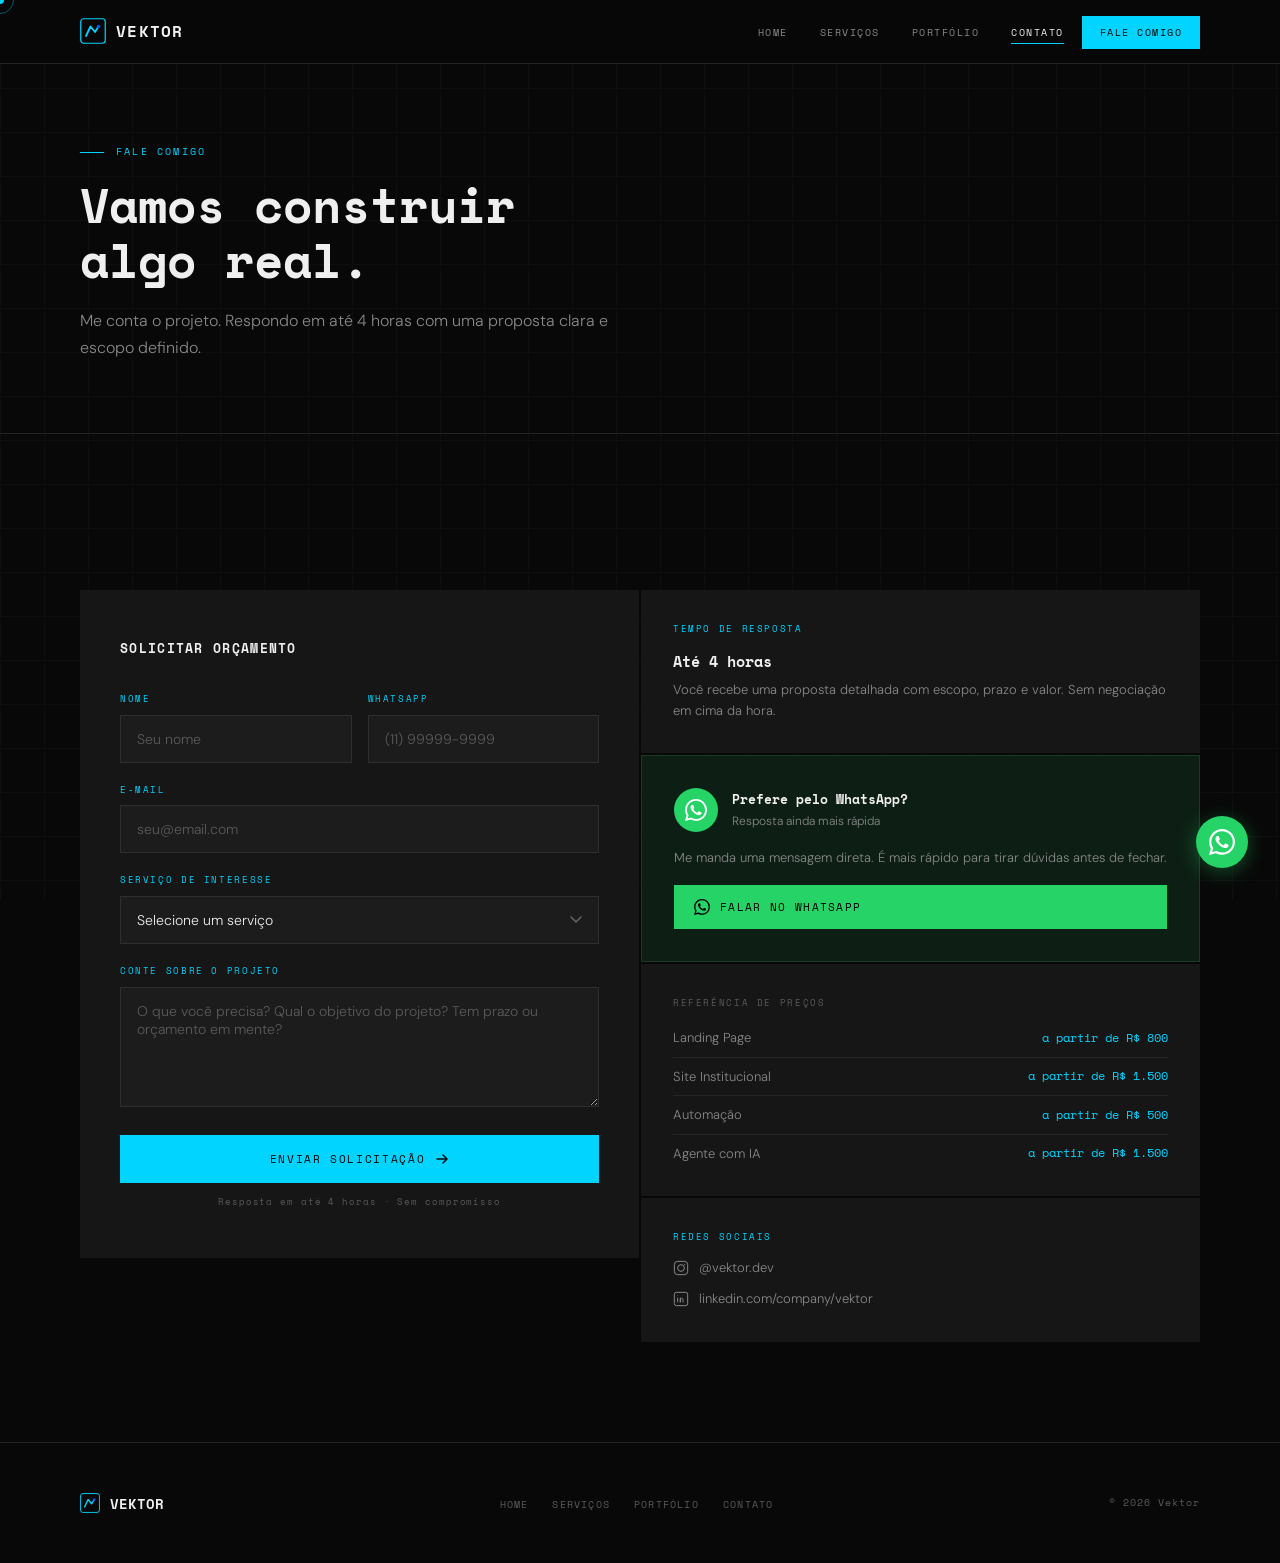
==== contato.html @ bd231886 "Add files via upload" ====
<!DOCTYPE html>
<html lang="pt-BR">
<head>
<meta charset="UTF-8">
<meta name="viewport" content="width=device-width, initial-scale=1.0">
<title>Contato — Vektor</title>
<meta name="description" content="Me conta o projeto. Respondo em até 4 horas com uma proposta clara.">
<link rel="stylesheet" href="style.css">
<style>
/* PAGE HEADER */
.page-header {
  padding: 80px 0 72px;
  border-bottom: 1px solid var(--border);
}

/* CONTACT LAYOUT */
.contact-grid {
  display: grid;
  grid-template-columns: 1fr 1fr;
  gap: 2px;
  margin-top: 56px;
  align-items: start;
}

/* FORM */
.contact-form-wrap {
  background: var(--panel);
  padding: 48px 40px;
}

.form-title {
  font-family: var(--mono); font-size: 13px; font-weight: 700;
  letter-spacing: 0.1em; text-transform: uppercase;
  color: var(--white); margin-bottom: 32px;
}

.form-group { margin-bottom: 20px; }

.form-group label {
  display: block;
  font-family: var(--mono); font-size: 9px;
  letter-spacing: 0.18em; text-transform: uppercase;
  color: var(--accent); margin-bottom: 8px;
}

.form-group input,
.form-group select,
.form-group textarea {
  width: 100%;
  background: var(--panel2);
  border: 1px solid var(--border2);
  color: var(--white);
  font-family: var(--sans); font-size: 14px; font-weight: 300;
  padding: 14px 16px;
  outline: none;
  transition: border-color 0.2s;
  appearance: none;
  -webkit-appearance: none;
}

.form-group input:focus,
.form-group select:focus,
.form-group textarea:focus {
  border-color: var(--accent);
}

.form-group input::placeholder,
.form-group textarea::placeholder {
  color: var(--muted);
}

.form-group textarea {
  resize: vertical; min-height: 120px;
}

.form-group select {
  cursor: pointer;
  background-image: url("data:image/svg+xml,%3Csvg xmlns='http://www.w3.org/2000/svg' width='12' height='8' viewBox='0 0 12 8'%3E%3Cpath d='M1 1l5 5 5-5' stroke='%23666' stroke-width='1.5' stroke-linecap='round' stroke-linejoin='round' fill='none'/%3E%3C/svg%3E");
  background-repeat: no-repeat;
  background-position: right 16px center;
  padding-right: 40px;
}

.form-group select option {
  background: var(--panel2);
  color: var(--white);
}

.form-row {
  display: grid; grid-template-columns: 1fr 1fr; gap: 16px;
}

.form-submit {
  margin-top: 8px;
}

.btn-submit {
  width: 100%;
  padding: 16px;
  justify-content: center;
  font-size: 11px;
}

.form-note {
  font-family: var(--mono); font-size: 9px;
  color: var(--muted); letter-spacing: 0.1em;
  text-align: center; margin-top: 12px;
}

/* SUCCESS STATE */
.form-success {
  display: none; text-align: center;
  padding: 40px 0;
}
.success-icon {
  width: 56px; height: 56px;
  border: 1.5px solid var(--accent);
  border-radius: 50%;
  display: flex; align-items: center; justify-content: center;
  margin: 0 auto 20px;
}
.form-success h3 {
  font-family: var(--mono); font-size: 16px; font-weight: 700;
  color: var(--white); margin-bottom: 10px;
}
.form-success p { font-size: 14px; color: var(--muted2); }

/* INFO PANEL */
.contact-info { display: flex; flex-direction: column; gap: 2px; }

.info-block {
  background: var(--panel); padding: 32px;
}

.info-label {
  font-family: var(--mono); font-size: 9px;
  letter-spacing: 0.18em; text-transform: uppercase;
  color: var(--accent); margin-bottom: 12px;
}

.info-value {
  font-family: var(--mono); font-size: 15px;
  color: var(--white); font-weight: 700; margin-bottom: 6px;
}

.info-desc { font-size: 13px; color: var(--muted2); line-height: 1.6; }

/* WhatsApp block */
.wa-block {
  background: #0d1f14;
  border: 1px solid #1a3a22;
  padding: 32px;
  display: flex; flex-direction: column; gap: 16px;
}
.wa-top { display: flex; align-items: center; gap: 14px; }
.wa-icon {
  width: 44px; height: 44px;
  background: #25d366;
  border-radius: 50%;
  display: flex; align-items: center; justify-content: center;
  flex-shrink: 0;
}
.wa-icon svg { width: 22px; height: 22px; }
.wa-title {
  font-family: var(--mono); font-size: 13px; font-weight: 700;
  color: var(--white);
}
.wa-sub { font-size: 12px; color: var(--muted2); margin-top: 2px; }
.wa-desc { font-size: 13px; color: var(--muted2); line-height: 1.6; }
.wa-btn {
  background: #25d366; color: #000;
  font-family: var(--mono); font-size: 11px;
  letter-spacing: 0.12em; text-transform: uppercase;
  padding: 13px 20px;
  text-decoration: none;
  display: inline-flex; align-items: center; gap: 10px;
  transition: background 0.2s;
}
.wa-btn:hover { background: #20bd5a; }

/* SERVICES QUICK */
.services-quick {
  background: var(--panel); padding: 32px;
}
.services-quick-title {
  font-family: var(--mono); font-size: 9px;
  letter-spacing: 0.18em; text-transform: uppercase;
  color: var(--muted); margin-bottom: 16px;
}
.service-quick-list { list-style: none; display: flex; flex-direction: column; gap: 8px; }
.service-quick-list li {
  display: flex; align-items: center; justify-content: space-between;
  font-size: 13px; color: var(--muted2);
  padding-bottom: 8px; border-bottom: 1px solid var(--border);
}
.service-quick-list li:last-child { border-bottom: none; padding-bottom: 0; }
.service-quick-list .price { font-family: var(--mono); font-size: 12px; color: var(--accent); }

/* RESPONSIVE */
@media (max-width: 900px) {
  .contact-grid { grid-template-columns: 1fr; }
  .form-row { grid-template-columns: 1fr; }
  .contact-form-wrap { padding: 32px 24px; }
}
</style>
</head>
<body>

<div class="grid-bg"></div>
<div class="cursor"></div>
<div class="cursor-ring"></div>

<nav>
  <div class="nav-inner">
    <a href="index.html" class="nav-logo">
      <svg viewBox="0 0 26 26" fill="none">
        <rect x="0.75" y="0.75" width="24.5" height="24.5" rx="3" stroke="#00d4ff" stroke-width="1.2"/>
        <path d="M6 18L10.5 8.5L15 14L18.5 8.5" stroke="#00d4ff" stroke-width="1.8" stroke-linecap="round" stroke-linejoin="round"/>
        <circle cx="18.5" cy="8.5" r="1.8" fill="#0057ff"/>
      </svg>
      <span class="nav-wordmark">VEKTOR</span>
    </a>
    <ul class="nav-links" id="navLinks">
      <li><a href="index.html">Home</a></li>
      <li><a href="servicos.html">Serviços</a></li>
      <li><a href="portfolio.html">Portfólio</a></li>
      <li><a href="contato.html" class="active">Contato</a></li>
      <li><a href="contato.html" class="nav-cta">Fale Comigo</a></li>
    </ul>
    <div class="nav-toggle" onclick="toggleNav()"><span></span><span></span><span></span></div>
  </div>
</nav>

<main>

  <div class="page-header">
    <div class="container">
      <div class="s-label reveal">Fale Comigo</div>
      <h1 class="s-title reveal">Vamos construir<br>algo real.</h1>
      <p class="s-subtitle reveal" style="margin-top:16px;">Me conta o projeto. Respondo em até 4 horas com uma proposta clara e escopo definido.</p>
    </div>
  </div>

  <section class="section">
    <div class="container">
      <div class="contact-grid">

        <!-- FORM -->
        <div class="contact-form-wrap reveal">
          <div class="form-title">Solicitar Orçamento</div>

          <!--
            INSTRUÇÃO: Troque o action abaixo pelo seu endpoint do Formspree.
            1. Acesse https://formspree.io e crie uma conta gratuita
            2. Crie um novo Form e copie o endpoint (https://formspree.io/f/XXXXXXXX)
            3. Cole no lugar do action abaixo
          -->
          <form id="contactForm" action="https://formspree.io/f/SEU_ID_AQUI" method="POST" onsubmit="handleSubmit(event)">

            <div class="form-row">
              <div class="form-group">
                <label>Nome</label>
                <input type="text" name="nome" placeholder="Seu nome" required>
              </div>
              <div class="form-group">
                <label>WhatsApp</label>
                <input type="tel" name="whatsapp" placeholder="(11) 99999-9999">
              </div>
            </div>

            <div class="form-group">
              <label>E-mail</label>
              <input type="email" name="email" placeholder="seu@email.com" required>
            </div>

            <div class="form-group">
              <label>Serviço de interesse</label>
              <select name="servico" required>
                <option value="" disabled selected>Selecione um serviço</option>
                <option value="landing">Landing Page (a partir de R$ 800)</option>
                <option value="site">Site Institucional (a partir de R$ 1.500)</option>
                <option value="automacao">Automação (a partir de R$ 500)</option>
                <option value="ia">Agente com IA (a partir de R$ 1.500)</option>
                <option value="outro">Outro / Não sei ainda</option>
              </select>
            </div>

            <div class="form-group">
              <label>Conte sobre o projeto</label>
              <textarea name="mensagem" placeholder="O que você precisa? Qual o objetivo do projeto? Tem prazo ou orçamento em mente?" required></textarea>
            </div>

            <div class="form-submit">
              <button type="submit" class="btn btn-primary btn-submit">
                <span id="btnText">Enviar Solicitação</span>
                <svg width="14" height="14" viewBox="0 0 14 14" fill="none"><path d="M2 7h10M8 3l4 4-4 4" stroke="currentColor" stroke-width="1.5" stroke-linecap="round" stroke-linejoin="round"/></svg>
              </button>
              <p class="form-note">Resposta em até 4 horas · Sem compromisso</p>
            </div>

          </form>

          <div class="form-success" id="formSuccess">
            <div class="success-icon">
              <svg width="24" height="24" viewBox="0 0 24 24" fill="none"><path d="M5 12l5 5L19 7" stroke="#00d4ff" stroke-width="2" stroke-linecap="round" stroke-linejoin="round"/></svg>
            </div>
            <h3>Mensagem recebida!</h3>
            <p>Vou analisar e responder em até 4 horas com uma proposta detalhada.</p>
          </div>
        </div>

        <!-- INFO -->
        <div class="contact-info">

          <!-- Tempo de resposta -->
          <div class="info-block reveal reveal-delay-1">
            <div class="info-label">Tempo de resposta</div>
            <div class="info-value">Até 4 horas</div>
            <div class="info-desc">Você recebe uma proposta detalhada com escopo, prazo e valor. Sem negociação em cima da hora.</div>
          </div>

          <!-- WhatsApp -->
          <div class="wa-block reveal reveal-delay-2">
            <div class="wa-top">
              <div class="wa-icon">
                <svg viewBox="0 0 24 24" fill="white"><path d="M17.472 14.382c-.297-.149-1.758-.867-2.03-.967-.273-.099-.471-.148-.67.15-.197.297-.767.966-.94 1.164-.173.199-.347.223-.644.075-.297-.15-1.255-.463-2.39-1.475-.883-.788-1.48-1.761-1.653-2.059-.173-.297-.018-.458.13-.606.134-.133.298-.347.446-.52.149-.174.198-.298.298-.497.099-.198.05-.371-.025-.52-.075-.149-.669-1.612-.916-2.207-.242-.579-.487-.5-.669-.51-.173-.008-.371-.01-.57-.01-.198 0-.52.074-.792.372-.272.297-1.04 1.016-1.04 2.479 0 1.462 1.065 2.875 1.213 3.074.149.198 2.096 3.2 5.077 4.487.709.306 1.262.489 1.694.625.712.227 1.36.195 1.871.118.571-.085 1.758-.719 2.006-1.413.248-.694.248-1.289.173-1.413-.074-.124-.272-.198-.57-.347m-5.421 7.403h-.004a9.87 9.87 0 01-5.031-1.378l-.361-.214-3.741.982.998-3.648-.235-.374a9.86 9.86 0 01-1.51-5.26c.001-5.45 4.436-9.884 9.888-9.884 2.64 0 5.122 1.03 6.988 2.898a9.825 9.825 0 012.893 6.994c-.003 5.45-4.437 9.884-9.885 9.884m8.413-18.297A11.815 11.815 0 0012.05 0C5.495 0 .16 5.335.157 11.892c0 2.096.547 4.142 1.588 5.945L.057 24l6.305-1.654a11.882 11.882 0 005.683 1.448h.005c6.554 0 11.89-5.335 11.893-11.893a11.821 11.821 0 00-3.48-8.413z"/></svg>
              </div>
              <div>
                <div class="wa-title">Prefere pelo WhatsApp?</div>
                <div class="wa-sub">Resposta ainda mais rápida</div>
              </div>
            </div>
            <div class="wa-desc">Me manda uma mensagem direta. É mais rápido para tirar dúvidas antes de fechar.</div>
            <a href="https://wa.me/5511999999999?text=Olá!%20Vim%20pelo%20site%20da%20Vektor%20e%20gostaria%20de%20solicitar%20um%20orçamento." target="_blank" class="wa-btn">
              <svg width="16" height="16" viewBox="0 0 24 24" fill="currentColor"><path d="M17.472 14.382c-.297-.149-1.758-.867-2.03-.967-.273-.099-.471-.148-.67.15-.197.297-.767.966-.94 1.164-.173.199-.347.223-.644.075-.297-.15-1.255-.463-2.39-1.475-.883-.788-1.48-1.761-1.653-2.059-.173-.297-.018-.458.13-.606.134-.133.298-.347.446-.52.149-.174.198-.298.298-.497.099-.198.05-.371-.025-.52-.075-.149-.669-1.612-.916-2.207-.242-.579-.487-.5-.669-.51-.173-.008-.371-.01-.57-.01-.198 0-.52.074-.792.372-.272.297-1.04 1.016-1.04 2.479 0 1.462 1.065 2.875 1.213 3.074.149.198 2.096 3.2 5.077 4.487.709.306 1.262.489 1.694.625.712.227 1.36.195 1.871.118.571-.085 1.758-.719 2.006-1.413.248-.694.248-1.289.173-1.413-.074-.124-.272-.198-.57-.347m-5.421 7.403h-.004a9.87 9.87 0 01-5.031-1.378l-.361-.214-3.741.982.998-3.648-.235-.374a9.86 9.86 0 01-1.51-5.26c.001-5.45 4.436-9.884 9.888-9.884 2.64 0 5.122 1.03 6.988 2.898a9.825 9.825 0 012.893 6.994c-.003 5.45-4.437 9.884-9.885 9.884m8.413-18.297A11.815 11.815 0 0012.05 0C5.495 0 .16 5.335.157 11.892c0 2.096.547 4.142 1.588 5.945L.057 24l6.305-1.654a11.882 11.882 0 005.683 1.448h.005c6.554 0 11.89-5.335 11.893-11.893a11.821 11.821 0 00-3.48-8.413z"/></svg>
              Falar no WhatsApp
            </a>
          </div>

          <!-- Serviços quick reference -->
          <div class="services-quick reveal reveal-delay-3">
            <div class="services-quick-title">Referência de preços</div>
            <ul class="service-quick-list">
              <li><span>Landing Page</span><span class="price">a partir de R$ 800</span></li>
              <li><span>Site Institucional</span><span class="price">a partir de R$ 1.500</span></li>
              <li><span>Automação</span><span class="price">a partir de R$ 500</span></li>
              <li><span>Agente com IA</span><span class="price">a partir de R$ 1.500</span></li>
            </ul>
          </div>

          <!-- Instagram / LinkedIn -->
          <div class="info-block reveal reveal-delay-3">
            <div class="info-label">Redes Sociais</div>
            <div style="display:flex; flex-direction:column; gap:10px; margin-top:4px;">
              <a href="https://instagram.com/vektor.dev" target="_blank" style="display:flex; align-items:center; gap:10px; text-decoration:none; color:var(--muted2); font-size:13px; transition:color 0.2s;" onmouseover="this.style.color='#00d4ff'" onmouseout="this.style.color=''">
                <svg width="16" height="16" viewBox="0 0 24 24" fill="none" stroke="currentColor" stroke-width="1.5"><rect x="2" y="2" width="20" height="20" rx="5"/><circle cx="12" cy="12" r="5"/><circle cx="17.5" cy="6.5" r="1" fill="currentColor" stroke="none"/></svg>
                @vektor.dev
              </a>
              <a href="https://linkedin.com/company/vektor-dev" target="_blank" style="display:flex; align-items:center; gap:10px; text-decoration:none; color:var(--muted2); font-size:13px; transition:color 0.2s;" onmouseover="this.style.color='#00d4ff'" onmouseout="this.style.color=''">
                <svg width="16" height="16" viewBox="0 0 24 24" fill="none" stroke="currentColor" stroke-width="1.5"><rect x="2" y="2" width="20" height="20" rx="3"/><path d="M7 10v7M7 7v.5M11 17v-4a2 2 0 014 0v4M11 10v7"/></svg>
                linkedin.com/company/vektor
              </a>
            </div>
          </div>

        </div>
      </div>
    </div>
  </section>

</main>

<footer>
  <div class="footer-inner">
    <a href="index.html" class="footer-logo">
      <svg width="20" height="20" viewBox="0 0 26 26" fill="none">
        <rect x="0.75" y="0.75" width="24.5" height="24.5" rx="3" stroke="#00d4ff" stroke-width="1.2"/>
        <path d="M6 18L10.5 8.5L15 14L18.5 8.5" stroke="#00d4ff" stroke-width="1.8" stroke-linecap="round" stroke-linejoin="round"/>
        <circle cx="18.5" cy="8.5" r="1.8" fill="#0057ff"/>
      </svg>
      <span class="footer-wordmark">VEKTOR</span>
    </a>
    <ul class="footer-links">
      <li><a href="index.html">Home</a></li>
      <li><a href="servicos.html">Serviços</a></li>
      <li><a href="portfolio.html">Portfólio</a></li>
      <li><a href="contato.html">Contato</a></li>
    </ul>
    <span class="footer-copy">© 2026 Vektor</span>
  </div>
</footer>

<a href="https://wa.me/5511999999999?text=Olá!%20Vim%20pelo%20site%20da%20Vektor%20e%20quero%20saber%20mais." target="_blank" class="wa-float">
  <svg viewBox="0 0 24 24" fill="white"><path d="M17.472 14.382c-.297-.149-1.758-.867-2.03-.967-.273-.099-.471-.148-.67.15-.197.297-.767.966-.94 1.164-.173.199-.347.223-.644.075-.297-.15-1.255-.463-2.39-1.475-.883-.788-1.48-1.761-1.653-2.059-.173-.297-.018-.458.13-.606.134-.133.298-.347.446-.52.149-.174.198-.298.298-.497.099-.198.05-.371-.025-.52-.075-.149-.669-1.612-.916-2.207-.242-.579-.487-.5-.669-.51-.173-.008-.371-.01-.57-.01-.198 0-.52.074-.792.372-.272.297-1.04 1.016-1.04 2.479 0 1.462 1.065 2.875 1.213 3.074.149.198 2.096 3.2 5.077 4.487.709.306 1.262.489 1.694.625.712.227 1.36.195 1.871.118.571-.085 1.758-.719 2.006-1.413.248-.694.248-1.289.173-1.413-.074-.124-.272-.198-.57-.347m-5.421 7.403h-.004a9.87 9.87 0 01-5.031-1.378l-.361-.214-3.741.982.998-3.648-.235-.374a9.86 9.86 0 01-1.51-5.26c.001-5.45 4.436-9.884 9.888-9.884 2.64 0 5.122 1.03 6.988 2.898a9.825 9.825 0 012.893 6.994c-.003 5.45-4.437 9.884-9.885 9.884m8.413-18.297A11.815 11.815 0 0012.05 0C5.495 0 .16 5.335.157 11.892c0 2.096.547 4.142 1.588 5.945L.057 24l6.305-1.654a11.882 11.882 0 005.683 1.448h.005c6.554 0 11.89-5.335 11.893-11.893a11.821 11.821 0 00-3.48-8.413z"/></svg>
</a>

<script>
const cursor=document.querySelector('.cursor');
const ring=document.querySelector('.cursor-ring');
let mx=0,my=0,rx=0,ry=0;
document.addEventListener('mousemove',e=>{mx=e.clientX;my=e.clientY;});
function animCursor(){cursor.style.left=mx+'px';cursor.style.top=my+'px';rx+=(mx-rx)*0.12;ry+=(my-ry)*0.12;ring.style.left=rx+'px';ring.style.top=ry+'px';requestAnimationFrame(animCursor);}
animCursor();

function toggleNav(){document.getElementById('navLinks').classList.toggle('open');}

async function handleSubmit(e) {
  e.preventDefault();
  const btn = document.getElementById('btnText');
  btn.textContent = 'Enviando...';
  const form = e.target;
  try {
    const res = await fetch(form.action, {
      method:'POST',
      body: new FormData(form),
      headers:{ 'Accept':'application/json' }
    });
    if(res.ok){
      form.style.display='none';
      document.getElementById('formSuccess').style.display='block';
    } else {
      btn.textContent='Erro ao enviar. Tente pelo WhatsApp.';
    }
  } catch(err){
    btn.textContent='Erro. Use o WhatsApp abaixo.';
  }
}

const obs=new IntersectionObserver(entries=>{entries.forEach(e=>{if(e.isIntersecting)e.target.classList.add('visible');});},{threshold:0.08});
document.querySelectorAll('.reveal').forEach(el=>obs.observe(el));
</script>
</body>
</html>
---- style.css ----
/* ─── VEKTOR · Global Styles ─────────────────────────────── */
@import url('https://fonts.googleapis.com/css2?family=Space+Mono:ital,wght@0,400;0,700;1,400&family=DM+Sans:wght@300;400;500;600&display=swap');

:root {
  --black:   #080808;
  --dark:    #111111;
  --panel:   #161616;
  --panel2:  #1c1c1c;
  --border:  #242424;
  --border2: #2e2e2e;
  --white:   #efefef;
  --muted:   #5a5a5a;
  --muted2:  #888888;
  --accent:  #00d4ff;
  --blue:    #0057ff;
  --mono:    'Space Mono', monospace;
  --sans:    'DM Sans', sans-serif;
  --nav-h:   64px;
}

*, *::before, *::after { margin: 0; padding: 0; box-sizing: border-box; }

html { scroll-behavior: smooth; }

body {
  background: var(--black);
  color: var(--white);
  font-family: var(--sans);
  font-weight: 300;
  font-size: 15px;
  line-height: 1.65;
  min-height: 100vh;
  overflow-x: hidden;
  cursor: none;
}

/* ─── CURSOR ─── */
.cursor {
  width: 8px; height: 8px;
  background: var(--accent);
  border-radius: 50%;
  position: fixed;
  pointer-events: none;
  z-index: 9999;
  transition: transform 0.15s ease, opacity 0.15s;
  transform: translate(-50%, -50%);
}
.cursor-ring {
  width: 28px; height: 28px;
  border: 1px solid rgba(0,212,255,0.4);
  border-radius: 50%;
  position: fixed;
  pointer-events: none;
  z-index: 9998;
  transform: translate(-50%, -50%);
  transition: transform 0.08s linear, width 0.2s, height 0.2s, border-color 0.2s;
}
body:has(a:hover) .cursor-ring,
body:has(button:hover) .cursor-ring {
  width: 44px; height: 44px;
  border-color: rgba(0,212,255,0.7);
}

/* ─── GRID TEXTURE ─── */
.grid-bg {
  position: fixed; inset: 0;
  background-image:
    linear-gradient(var(--border) 1px, transparent 1px),
    linear-gradient(90deg, var(--border) 1px, transparent 1px);
  background-size: 44px 44px;
  opacity: 0.22;
  pointer-events: none;
  z-index: 0;
}

/* ─── NAV ─── */
nav {
  position: fixed; top: 0; left: 0; right: 0;
  height: var(--nav-h);
  background: rgba(8,8,8,0.92);
  backdrop-filter: blur(12px);
  -webkit-backdrop-filter: blur(12px);
  border-bottom: 1px solid var(--border);
  z-index: 100;
  display: flex; align-items: center;
}

.nav-inner {
  max-width: 1200px; margin: 0 auto;
  padding: 0 40px;
  width: 100%;
  display: flex; align-items: center; justify-content: space-between;
}

.nav-logo {
  display: flex; align-items: center; gap: 10px;
  text-decoration: none;
}
.nav-logo svg { width: 26px; height: 26px; }
.nav-wordmark {
  font-family: var(--mono);
  font-size: 16px;
  font-weight: 700;
  color: var(--white);
  letter-spacing: 0.08em;
}

.nav-links {
  display: flex; align-items: center; gap: 4px;
  list-style: none;
}
.nav-links a {
  font-family: var(--mono);
  font-size: 10px;
  letter-spacing: 0.15em;
  text-transform: uppercase;
  color: var(--muted2);
  text-decoration: none;
  padding: 8px 14px;
  transition: color 0.2s;
  position: relative;
}
.nav-links a::after {
  content: '';
  position: absolute; bottom: 4px; left: 14px; right: 14px;
  height: 1px;
  background: var(--accent);
  transform: scaleX(0);
  transition: transform 0.2s;
}
.nav-links a:hover { color: var(--white); }
.nav-links a:hover::after,
.nav-links a.active::after { transform: scaleX(1); }
.nav-links a.active { color: var(--white); }

.nav-cta {
  font-family: var(--mono);
  font-size: 10px;
  letter-spacing: 0.15em;
  text-transform: uppercase;
  color: var(--black) !important;
  background: var(--accent);
  padding: 9px 18px !important;
  text-decoration: none;
  transition: background 0.2s !important;
}
.nav-cta:hover { background: var(--white) !important; color: var(--black) !important; }
.nav-cta::after { display: none !important; }

/* ─── HAMBURGER MOBILE ─── */
.nav-toggle {
  display: none;
  flex-direction: column; gap: 5px;
  cursor: pointer; padding: 8px;
}
.nav-toggle span {
  display: block; width: 22px; height: 1.5px;
  background: var(--white);
  transition: transform 0.2s, opacity 0.2s;
}

/* ─── MAIN WRAPPER ─── */
main {
  position: relative; z-index: 1;
  padding-top: var(--nav-h);
}

/* ─── SECTIONS ─── */
.section { padding: 100px 0; }
.section-sm { padding: 64px 0; }

.container {
  max-width: 1200px; margin: 0 auto; padding: 0 40px;
}

/* ─── SECTION LABEL ─── */
.s-label {
  font-family: var(--mono);
  font-size: 10px;
  letter-spacing: 0.22em;
  text-transform: uppercase;
  color: var(--accent);
  margin-bottom: 16px;
  display: flex; align-items: center; gap: 12px;
}
.s-label::before {
  content: '';
  display: block; width: 24px; height: 1px;
  background: var(--accent);
}

.s-title {
  font-family: var(--mono);
  font-size: clamp(28px, 4vw, 48px);
  font-weight: 700;
  line-height: 1.15;
  color: var(--white);
  margin-bottom: 20px;
}

.s-subtitle {
  font-size: 16px;
  font-weight: 300;
  color: var(--muted2);
  max-width: 560px;
  line-height: 1.7;
}

/* ─── DIVIDER ─── */
.divider {
  border: none;
  border-top: 1px solid var(--border);
}

/* ─── BUTTONS ─── */
.btn {
  display: inline-flex; align-items: center; gap: 10px;
  font-family: var(--mono);
  font-size: 11px;
  letter-spacing: 0.15em;
  text-transform: uppercase;
  text-decoration: none;
  padding: 14px 28px;
  transition: all 0.2s;
  cursor: pointer;
  border: none;
}

.btn-primary {
  background: var(--accent);
  color: var(--black);
}
.btn-primary:hover {
  background: var(--white);
  color: var(--black);
}

.btn-outline {
  background: transparent;
  color: var(--white);
  border: 1px solid var(--border2);
}
.btn-outline:hover {
  border-color: var(--accent);
  color: var(--accent);
}

.btn-ghost {
  background: transparent;
  color: var(--muted2);
  padding-left: 0; padding-right: 0;
}
.btn-ghost:hover { color: var(--accent); }
.btn-ghost svg { transition: transform 0.2s; }
.btn-ghost:hover svg { transform: translateX(4px); }

/* ─── WHATSAPP FLOAT ─── */
.wa-float {
  position: fixed;
  bottom: 32px; right: 32px;
  z-index: 200;
  width: 52px; height: 52px;
  background: #25d366;
  border-radius: 50%;
  display: flex; align-items: center; justify-content: center;
  text-decoration: none;
  box-shadow: 0 4px 20px rgba(37,211,102,0.35);
  transition: transform 0.2s, box-shadow 0.2s;
}
.wa-float:hover {
  transform: scale(1.1);
  box-shadow: 0 6px 28px rgba(37,211,102,0.5);
}
.wa-float svg { width: 26px; height: 26px; }

/* ─── FOOTER ─── */
footer {
  border-top: 1px solid var(--border);
  position: relative; z-index: 1;
}

.footer-inner {
  max-width: 1200px; margin: 0 auto; padding: 48px 40px;
  display: flex; align-items: center; justify-content: space-between;
  gap: 24px; flex-wrap: wrap;
}

.footer-logo {
  display: flex; align-items: center; gap: 10px;
  text-decoration: none;
}
.footer-wordmark {
  font-family: var(--mono);
  font-size: 14px; font-weight: 700;
  color: var(--white);
}

.footer-links {
  display: flex; gap: 24px; list-style: none; flex-wrap: wrap;
}
.footer-links a {
  font-family: var(--mono);
  font-size: 10px; letter-spacing: 0.12em;
  text-transform: uppercase;
  color: var(--muted);
  text-decoration: none;
  transition: color 0.2s;
}
.footer-links a:hover { color: var(--accent); }

.footer-copy {
  font-family: var(--mono);
  font-size: 10px; color: var(--muted);
  letter-spacing: 0.1em;
}

/* ─── SCROLL ANIMATIONS ─── */
.reveal {
  opacity: 0;
  transform: translateY(24px);
  transition: opacity 0.6s ease, transform 0.6s ease;
}
.reveal.visible {
  opacity: 1;
  transform: none;
}
.reveal-delay-1 { transition-delay: 0.1s; }
.reveal-delay-2 { transition-delay: 0.2s; }
.reveal-delay-3 { transition-delay: 0.3s; }
.reveal-delay-4 { transition-delay: 0.4s; }

/* ─── TAG ─── */
.tag {
  display: inline-block;
  font-family: var(--mono);
  font-size: 9px; letter-spacing: 0.15em;
  text-transform: uppercase;
  padding: 4px 10px;
  border: 1px solid var(--border2);
  color: var(--muted2);
}
.tag.accent { border-color: var(--accent); color: var(--accent); }

/* ─── RESPONSIVE ─── */
@media (max-width: 768px) {
  .container { padding: 0 24px; }
  .section { padding: 72px 0; }
  .nav-inner { padding: 0 24px; }
  .footer-inner { padding: 32px 24px; }

  .nav-links { display: none; flex-direction: column; gap: 0; }
  .nav-links.open {
    display: flex;
    position: fixed;
    top: var(--nav-h); left: 0; right: 0;
    background: rgba(8,8,8,0.98);
    border-bottom: 1px solid var(--border);
    padding: 16px 0 24px;
  }
  .nav-links.open a { padding: 14px 24px; }
  .nav-toggle { display: flex; }

  .wa-float { bottom: 20px; right: 20px; }

  body { cursor: auto; }
  .cursor, .cursor-ring { display: none; }
}
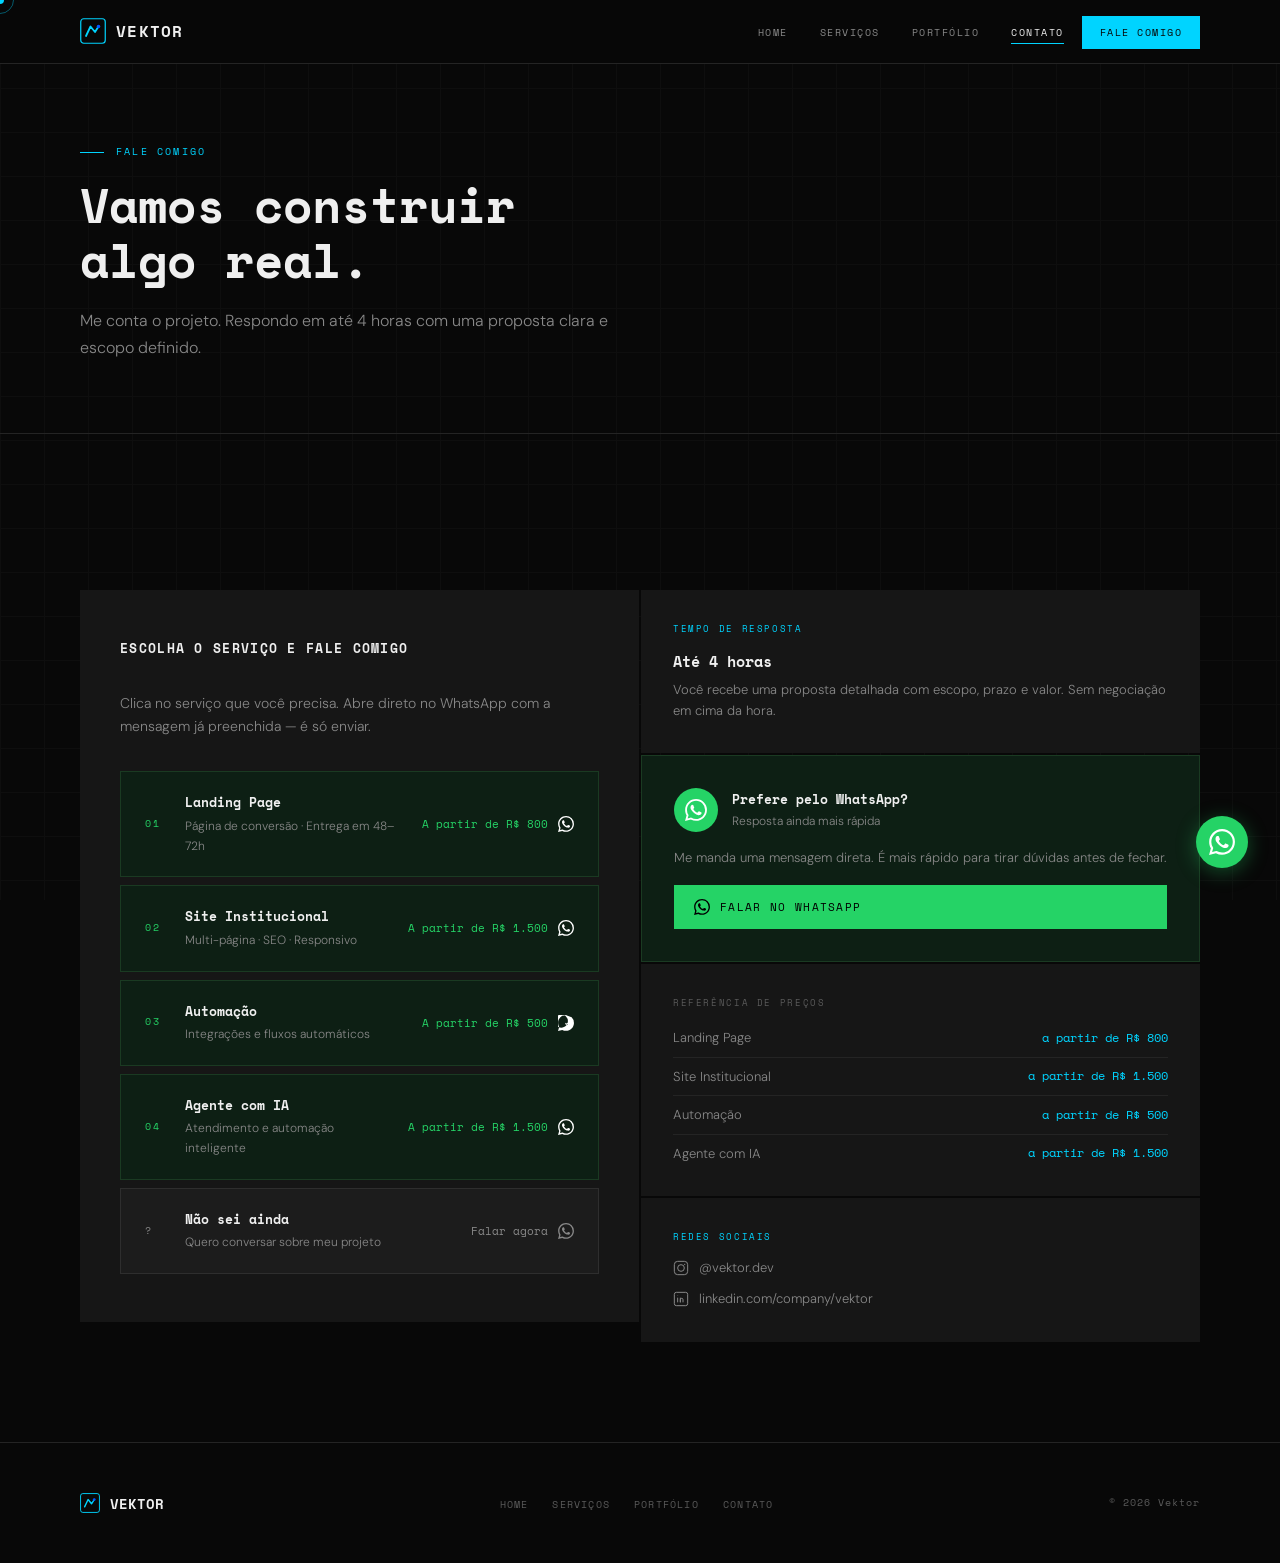
==== commit 5c72a117: "Update contact form and add WhatsApp service buttons" ====
--- a/contato.html
+++ b/contato.html
@@ -5,8 +5,406 @@
 <meta name="viewport" content="width=device-width, initial-scale=1.0">
 <title>Contato — Vektor</title>
 <meta name="description" content="Me conta o projeto. Respondo em até 4 horas com uma proposta clara.">
-<link rel="stylesheet" href="style.css">
 <style>
+/* ─── VEKTOR · Global Styles ─────────────────────────────── */
+@import url('https://fonts.googleapis.com/css2?family=Space+Mono:ital,wght@0,400;0,700;1,400&family=DM+Sans:wght@300;400;500;600&display=swap');
+
+:root {
+  --black:   #080808;
+  --dark:    #111111;
+  --panel:   #161616;
+  --panel2:  #1c1c1c;
+  --border:  #242424;
+  --border2: #2e2e2e;
+  --white:   #efefef;
+  --muted:   #5a5a5a;
+  --muted2:  #888888;
+  --accent:  #00d4ff;
+  --blue:    #0057ff;
+  --mono:    'Space Mono', monospace;
+  --sans:    'DM Sans', sans-serif;
+  --nav-h:   64px;
+}
+
+*, *::before, *::after { margin: 0; padding: 0; box-sizing: border-box; }
+
+html { scroll-behavior: smooth; }
+
+body {
+  background: var(--black);
+  color: var(--white);
+  font-family: var(--sans);
+  font-weight: 300;
+  font-size: 15px;
+  line-height: 1.65;
+  min-height: 100vh;
+  overflow-x: hidden;
+  cursor: none;
+}
+
+/* ─── CURSOR ─── */
+.cursor {
+  width: 8px; height: 8px;
+  background: var(--accent);
+  border-radius: 50%;
+  position: fixed;
+  pointer-events: none;
+  z-index: 9999;
+  transition: transform 0.15s ease, opacity 0.15s;
+  transform: translate(-50%, -50%);
+}
+.cursor-ring {
+  width: 28px; height: 28px;
+  border: 1px solid rgba(0,212,255,0.4);
+  border-radius: 50%;
+  position: fixed;
+  pointer-events: none;
+  z-index: 9998;
+  transform: translate(-50%, -50%);
+  transition: transform 0.08s linear, width 0.2s, height 0.2s, border-color 0.2s;
+}
+body:has(a:hover) .cursor-ring,
+body:has(button:hover) .cursor-ring {
+  width: 44px; height: 44px;
+  border-color: rgba(0,212,255,0.7);
+}
+
+/* ─── GRID TEXTURE ─── */
+.grid-bg {
+  position: fixed; inset: 0;
+  background-image:
+    linear-gradient(var(--border) 1px, transparent 1px),
+    linear-gradient(90deg, var(--border) 1px, transparent 1px);
+  background-size: 44px 44px;
+  opacity: 0.22;
+  pointer-events: none;
+  z-index: 0;
+}
+
+/* ─── NAV ─── */
+nav {
+  position: fixed; top: 0; left: 0; right: 0;
+  height: var(--nav-h);
+  background: rgba(8,8,8,0.92);
+  backdrop-filter: blur(12px);
+  -webkit-backdrop-filter: blur(12px);
+  border-bottom: 1px solid var(--border);
+  z-index: 100;
+  display: flex; align-items: center;
+}
+
+.nav-inner {
+  max-width: 1200px; margin: 0 auto;
+  padding: 0 40px;
+  width: 100%;
+  display: flex; align-items: center; justify-content: space-between;
+}
+
+.nav-logo {
+  display: flex; align-items: center; gap: 10px;
+  text-decoration: none;
+}
+.nav-logo svg { width: 26px; height: 26px; }
+.nav-wordmark {
+  font-family: var(--mono);
+  font-size: 16px;
+  font-weight: 700;
+  color: var(--white);
+  letter-spacing: 0.08em;
+}
+
+.nav-links {
+  display: flex; align-items: center; gap: 4px;
+  list-style: none;
+}
+.nav-links a {
+  font-family: var(--mono);
+  font-size: 10px;
+  letter-spacing: 0.15em;
+  text-transform: uppercase;
+  color: var(--muted2);
+  text-decoration: none;
+  padding: 8px 14px;
+  transition: color 0.2s;
+  position: relative;
+}
+.nav-links a::after {
+  content: '';
+  position: absolute; bottom: 4px; left: 14px; right: 14px;
+  height: 1px;
+  background: var(--accent);
+  transform: scaleX(0);
+  transition: transform 0.2s;
+}
+.nav-links a:hover { color: var(--white); }
+.nav-links a:hover::after,
+.nav-links a.active::after { transform: scaleX(1); }
+.nav-links a.active { color: var(--white); }
+
+.nav-cta {
+  font-family: var(--mono);
+  font-size: 10px;
+  letter-spacing: 0.15em;
+  text-transform: uppercase;
+  color: var(--black) !important;
+  background: var(--accent);
+  padding: 9px 18px !important;
+  text-decoration: none;
+  transition: background 0.2s !important;
+}
+.nav-cta:hover { background: var(--white) !important; color: var(--black) !important; }
+.nav-cta::after { display: none !important; }
+
+/* ─── HAMBURGER MOBILE ─── */
+.nav-toggle {
+  display: none;
+  flex-direction: column; gap: 5px;
+  cursor: pointer; padding: 8px;
+}
+.nav-toggle span {
+  display: block; width: 22px; height: 1.5px;
+  background: var(--white);
+  transition: transform 0.2s, opacity 0.2s;
+}
+
+/* ─── MAIN WRAPPER ─── */
+main {
+  position: relative; z-index: 1;
+  padding-top: var(--nav-h);
+}
+
+/* ─── SECTIONS ─── */
+.section { padding: 100px 0; }
+.section-sm { padding: 64px 0; }
+
+.container {
+  max-width: 1200px; margin: 0 auto; padding: 0 40px;
+}
+
+/* ─── SECTION LABEL ─── */
+.s-label {
+  font-family: var(--mono);
+  font-size: 10px;
+  letter-spacing: 0.22em;
+  text-transform: uppercase;
+  color: var(--accent);
+  margin-bottom: 16px;
+  display: flex; align-items: center; gap: 12px;
+}
+.s-label::before {
+  content: '';
+  display: block; width: 24px; height: 1px;
+  background: var(--accent);
+}
+
+.s-title {
+  font-family: var(--mono);
+  font-size: clamp(28px, 4vw, 48px);
+  font-weight: 700;
+  line-height: 1.15;
+  color: var(--white);
+  margin-bottom: 20px;
+}
+
+.s-subtitle {
+  font-size: 16px;
+  font-weight: 300;
+  color: var(--muted2);
+  max-width: 560px;
+  line-height: 1.7;
+}
+
+/* ─── DIVIDER ─── */
+.divider {
+  border: none;
+  border-top: 1px solid var(--border);
+}
+
+/* ─── BUTTONS ─── */
+.btn {
+  display: inline-flex; align-items: center; gap: 10px;
+  font-family: var(--mono);
+  font-size: 11px;
+  letter-spacing: 0.15em;
+  text-transform: uppercase;
+  text-decoration: none;
+  padding: 14px 28px;
+  transition: all 0.2s;
+  cursor: pointer;
+  border: none;
+}
+
+.btn-primary {
+  background: var(--accent);
+  color: var(--black);
+}
+.btn-primary:hover {
+  background: var(--white);
+  color: var(--black);
+}
+
+.btn-outline {
+  background: transparent;
+  color: var(--white);
+  border: 1px solid var(--border2);
+}
+.btn-outline:hover {
+  border-color: var(--accent);
+  color: var(--accent);
+}
+
+.btn-ghost {
+  background: transparent;
+  color: var(--muted2);
+  padding-left: 0; padding-right: 0;
+}
+.btn-ghost:hover { color: var(--accent); }
+.btn-ghost svg { transition: transform 0.2s; }
+.btn-ghost:hover svg { transform: translateX(4px); }
+
+/* ─── WHATSAPP FLOAT ─── */
+.wa-float {
+  position: fixed;
+  bottom: 32px; right: 32px;
+  z-index: 200;
+  width: 52px; height: 52px;
+  background: #25d366;
+  border-radius: 50%;
+  display: flex; align-items: center; justify-content: center;
+  text-decoration: none;
+  box-shadow: 0 4px 20px rgba(37,211,102,0.35);
+  transition: transform 0.2s, box-shadow 0.2s;
+}
+.wa-float:hover {
+  transform: scale(1.1);
+  box-shadow: 0 6px 28px rgba(37,211,102,0.5);
+}
+.wa-float svg { width: 26px; height: 26px; }
+
+/* ─── FOOTER ─── */
+footer {
+  border-top: 1px solid var(--border);
+  position: relative; z-index: 1;
+}
+
+.footer-inner {
+  max-width: 1200px; margin: 0 auto; padding: 48px 40px;
+  display: flex; align-items: center; justify-content: space-between;
+  gap: 24px; flex-wrap: wrap;
+}
+
+.footer-logo {
+  display: flex; align-items: center; gap: 10px;
+  text-decoration: none;
+}
+.footer-wordmark {
+  font-family: var(--mono);
+  font-size: 14px; font-weight: 700;
+  color: var(--white);
+}
+
+.footer-links {
+  display: flex; gap: 24px; list-style: none; flex-wrap: wrap;
+}
+.footer-links a {
+  font-family: var(--mono);
+  font-size: 10px; letter-spacing: 0.12em;
+  text-transform: uppercase;
+  color: var(--muted);
+  text-decoration: none;
+  transition: color 0.2s;
+}
+.footer-links a:hover { color: var(--accent); }
+
+.footer-copy {
+  font-family: var(--mono);
+  font-size: 10px; color: var(--muted);
+  letter-spacing: 0.1em;
+}
+
+/* ─── SCROLL ANIMATIONS ─── */
+.reveal {
+  opacity: 0;
+  transform: translateY(24px);
+  transition: opacity 0.6s ease, transform 0.6s ease;
+}
+.reveal.visible {
+  opacity: 1;
+  transform: none;
+}
+.reveal-delay-1 { transition-delay: 0.1s; }
+.reveal-delay-2 { transition-delay: 0.2s; }
+.reveal-delay-3 { transition-delay: 0.3s; }
+.reveal-delay-4 { transition-delay: 0.4s; }
+
+/* ─── TAG ─── */
+.tag {
+  display: inline-block;
+  font-family: var(--mono);
+  font-size: 9px; letter-spacing: 0.15em;
+  text-transform: uppercase;
+  padding: 4px 10px;
+  border: 1px solid var(--border2);
+  color: var(--muted2);
+}
+.tag.accent { border-color: var(--accent); color: var(--accent); }
+
+/* ─── RESPONSIVE ─── */
+@media (max-width: 768px) {
+  .container { padding: 0 24px; }
+  .section { padding: 72px 0; }
+  .nav-inner { padding: 0 24px; }
+  .footer-inner { padding: 32px 24px; }
+
+  .nav-links { display: none; flex-direction: column; gap: 0; }
+  .nav-links.open {
+    display: flex;
+    position: fixed;
+    top: var(--nav-h); left: 0; right: 0;
+    background: rgba(8,8,8,0.98);
+    border-bottom: 1px solid var(--border);
+    padding: 16px 0 24px;
+  }
+  .nav-links.open a { padding: 14px 24px; }
+  .nav-toggle { display: flex; }
+
+  .wa-float { bottom: 20px; right: 20px; }
+
+  body { cursor: auto; }
+  .cursor, .cursor-ring { display: none; }
+}
+
+</style>
+<style>
+
+.wa-service-btn {
+  display: flex; align-items: center; justify-content: space-between;
+  background: #0d1f14;
+  border: 1px solid #1a3a22;
+  padding: 20px 24px;
+  text-decoration: none;
+  transition: background 0.2s, border-color 0.2s;
+  gap: 16px;
+}
+.wa-service-btn:hover { background: #122a1a; border-color: #25d366; }
+.wsb-left { display: flex; align-items: center; gap: 16px; }
+.wsb-tag {
+  font-family: var(--mono); font-size: 10px;
+  color: #25d366; letter-spacing: 0.15em;
+  min-width: 24px;
+}
+.wsb-name {
+  font-family: var(--mono); font-size: 13px;
+  font-weight: 700; color: var(--white); margin-bottom: 3px;
+}
+.wsb-desc { font-size: 12px; color: var(--muted2); }
+.wsb-price {
+  display: flex; align-items: center; gap: 10px;
+  font-family: var(--mono); font-size: 11px;
+  color: #25d366; white-space: nowrap;
+  flex-shrink: 0;
+}
+
 /* PAGE HEADER */
 .page-header {
   padding: 80px 0 72px;
@@ -247,65 +645,81 @@
 
         <!-- FORM -->
         <div class="contact-form-wrap reveal">
-          <div class="form-title">Solicitar Orçamento</div>
-
-          <!--
-            INSTRUÇÃO: Troque o action abaixo pelo seu endpoint do Formspree.
-            1. Acesse https://formspree.io e crie uma conta gratuita
-            2. Crie um novo Form e copie o endpoint (https://formspree.io/f/XXXXXXXX)
-            3. Cole no lugar do action abaixo
-          -->
-          <form id="contactForm" action="https://formspree.io/f/SEU_ID_AQUI" method="POST" onsubmit="handleSubmit(event)">
-
-            <div class="form-row">
-              <div class="form-group">
-                <label>Nome</label>
-                <input type="text" name="nome" placeholder="Seu nome" required>
-              </div>
-              <div class="form-group">
-                <label>WhatsApp</label>
-                <input type="tel" name="whatsapp" placeholder="(11) 99999-9999">
-              </div>
-            </div>
-
-            <div class="form-group">
-              <label>E-mail</label>
-              <input type="email" name="email" placeholder="seu@email.com" required>
-            </div>
-
-            <div class="form-group">
-              <label>Serviço de interesse</label>
-              <select name="servico" required>
-                <option value="" disabled selected>Selecione um serviço</option>
-                <option value="landing">Landing Page (a partir de R$ 800)</option>
-                <option value="site">Site Institucional (a partir de R$ 1.500)</option>
-                <option value="automacao">Automação (a partir de R$ 500)</option>
-                <option value="ia">Agente com IA (a partir de R$ 1.500)</option>
-                <option value="outro">Outro / Não sei ainda</option>
-              </select>
-            </div>
-
-            <div class="form-group">
-              <label>Conte sobre o projeto</label>
-              <textarea name="mensagem" placeholder="O que você precisa? Qual o objetivo do projeto? Tem prazo ou orçamento em mente?" required></textarea>
-            </div>
-
-            <div class="form-submit">
-              <button type="submit" class="btn btn-primary btn-submit">
-                <span id="btnText">Enviar Solicitação</span>
-                <svg width="14" height="14" viewBox="0 0 14 14" fill="none"><path d="M2 7h10M8 3l4 4-4 4" stroke="currentColor" stroke-width="1.5" stroke-linecap="round" stroke-linejoin="round"/></svg>
-              </button>
-              <p class="form-note">Resposta em até 4 horas · Sem compromisso</p>
-            </div>
-
-          </form>
-
-          <div class="form-success" id="formSuccess">
-            <div class="success-icon">
-              <svg width="24" height="24" viewBox="0 0 24 24" fill="none"><path d="M5 12l5 5L19 7" stroke="#00d4ff" stroke-width="2" stroke-linecap="round" stroke-linejoin="round"/></svg>
-            </div>
-            <h3>Mensagem recebida!</h3>
-            <p>Vou analisar e responder em até 4 horas com uma proposta detalhada.</p>
+          <div class="form-title">Escolha o serviço e fale comigo</div>
+          <p style="font-size:14px;color:var(--muted2);margin-bottom:32px;line-height:1.7;">Clica no serviço que você precisa. Abre direto no WhatsApp com a mensagem já preenchida — é só enviar.</p>
+
+          <div style="display:flex;flex-direction:column;gap:8px;">
+
+            <a href="https://wa.me/5511953914167?text=Olá!%20Vim%20pelo%20site%20da%20Vektor%20e%20tenho%20interesse%20em%20uma%20*Landing%20Page*%20(a%20partir%20de%20R%24%20800).%20Pode%20me%20passar%20mais%20informações%3F" target="_blank" class="wa-service-btn">
+              <div class="wsb-left">
+                <div class="wsb-tag">01</div>
+                <div>
+                  <div class="wsb-name">Landing Page</div>
+                  <div class="wsb-desc">Página de conversão · Entrega em 48–72h</div>
+                </div>
+              </div>
+              <div class="wsb-price">
+                <span>A partir de R$ 800</span>
+                <svg width="16" height="16" viewBox="0 0 24 24" fill="white"><path d="M17.472 14.382c-.297-.149-1.758-.867-2.03-.967-.273-.099-.471-.148-.67.15-.197.297-.767.966-.94 1.164-.173.199-.347.223-.644.075-.297-.15-1.255-.463-2.39-1.475-.883-.788-1.48-1.761-1.653-2.059-.173-.297-.018-.458.13-.606.134-.133.298-.347.446-.52.149-.174.198-.298.298-.497.099-.198.05-.371-.025-.52-.075-.149-.669-1.612-.916-2.207-.242-.579-.487-.5-.669-.51-.173-.008-.371-.01-.57-.01-.198 0-.52.074-.792.372-.272.297-1.04 1.016-1.04 2.479 0 1.462 1.065 2.875 1.213 3.074.149.198 2.096 3.2 5.077 4.487.709.306 1.262.489 1.694.625.712.227 1.36.195 1.871.118.571-.085 1.758-.719 2.006-1.413.248-.694.248-1.289.173-1.413-.074-.124-.272-.198-.57-.347m-5.421 7.403h-.004a9.87 9.87 0 01-5.031-1.378l-.361-.214-3.741.982.998-3.648-.235-.374a9.86 9.86 0 01-1.51-5.26c.001-5.45 4.436-9.884 9.888-9.884 2.64 0 5.122 1.03 6.988 2.898a9.825 9.825 0 012.893 6.994c-.003 5.45-4.437 9.884-9.885 9.884m8.413-18.297A11.815 11.815 0 0012.05 0C5.495 0 .16 5.335.157 11.892c0 2.096.547 4.142 1.588 5.945L.057 24l6.305-1.654a11.882 11.882 0 005.683 1.448h.005c6.554 0 11.89-5.335 11.893-11.893a11.821 11.821 0 00-3.48-8.413z"/></svg>
+              </div>
+            </a>
+
+            <a href="https://wa.me/5511953914167?text=Olá!%20Vim%20pelo%20site%20da%20Vektor%20e%20tenho%20interesse%20em%20um%20*Site%20Institucional*%20(a%20partir%20de%20R%24%201.500).%20Pode%20me%20passar%20mais%20informações%3F" target="_blank" class="wa-service-btn">
+              <div class="wsb-left">
+                <div class="wsb-tag">02</div>
+                <div>
+                  <div class="wsb-name">Site Institucional</div>
+                  <div class="wsb-desc">Multi-página · SEO · Responsivo</div>
+                </div>
+              </div>
+              <div class="wsb-price">
+                <span>A partir de R$ 1.500</span>
+                <svg width="16" height="16" viewBox="0 0 24 24" fill="white"><path d="M17.472 14.382c-.297-.149-1.758-.867-2.03-.967-.273-.099-.471-.148-.67.15-.197.297-.767.966-.94 1.164-.173.199-.347.223-.644.075-.297-.15-1.255-.463-2.39-1.475-.883-.788-1.48-1.761-1.653-2.059-.173-.297-.018-.458.13-.606.134-.133.298-.347.446-.52.149-.174.198-.298.298-.497.099-.198.05-.371-.025-.52-.075-.149-.669-1.612-.916-2.207-.242-.579-.487-.5-.669-.51-.173-.008-.371-.01-.57-.01-.198 0-.52.074-.792.372-.272.297-1.04 1.016-1.04 2.479 0 1.462 1.065 2.875 1.213 3.074.149.198 2.096 3.2 5.077 4.487.709.306 1.262.489 1.694.625.712.227 1.36.195 1.871.118.571-.085 1.758-.719 2.006-1.413.248-.694.248-1.289.173-1.413-.074-.124-.272-.198-.57-.347m-5.421 7.403h-.004a9.87 9.87 0 01-5.031-1.378l-.361-.214-3.741.982.998-3.648-.235-.374a9.86 9.86 0 01-1.51-5.26c.001-5.45 4.436-9.884 9.888-9.884 2.64 0 5.122 1.03 6.988 2.898a9.825 9.825 0 012.893 6.994c-.003 5.45-4.437 9.884-9.885 9.884m8.413-18.297A11.815 11.815 0 0012.05 0C5.495 0 .16 5.335.157 11.892c0 2.096.547 4.142 1.588 5.945L.057 24l6.305-1.654a11.882 11.882 0 005.683 1.448h.005c6.554 0 11.89-5.335 11.893-11.893a11.821 11.821 0 00-3.48-8.413z"/></svg>
+              </div>
+            </a>
+
+            <a href="https://wa.me/5511953914167?text=Olá!%20Vim%20pelo%20site%20da%20Vektor%20e%20tenho%20interesse%20em%20*Automação*%20(a%20partir%20de%20R%24%20500).%20Pode%20me%20passar%20mais%20informações%3F" target="_blank" class="wa-service-btn">
+              <div class="wsb-left">
+                <div class="wsb-tag">03</div>
+                <div>
+                  <div class="wsb-name">Automação</div>
+                  <div class="wsb-desc">Integrações e fluxos automáticos</div>
+                </div>
+              </div>
+              <div class="wsb-price">
+                <span>A partir de R$ 500</span>
+                <svg width="16" height="16" viewBox="0 0 24 24" fill="white"><path d="M17.472 14.382c-.297-.149-1.758-.867-2.03-.967-.273-.099-.471-.148-.67.15-.197.297-.767.966-.94 1.164-.173.199-.347.223-.644.075-.297-.15-1.255-.463-2.39-1.413.248-.694.248-1.289.173-1.413-.074-.124-.272-.198-.57-.347m-5.421 7.403h-.004a9.87 9.87 0 01-5.031-1.378l-.361-.214-3.741.982.998-3.648-.235-.374a9.86 9.86 0 01-1.51-5.26c.001-5.45 4.436-9.884 9.888-9.884 2.64 0 5.122 1.03 6.988 2.898a9.825 9.825 0 012.893 6.994c-.003 5.45-4.437 9.884-9.885 9.884m8.413-18.297A11.815 11.815 0 0012.05 0C5.495 0 .16 5.335.157 11.892c0 2.096.547 4.142 1.588 5.945L.057 24l6.305-1.654a11.882 11.882 0 005.683 1.448h.005c6.554 0 11.89-5.335 11.893-11.893a11.821 11.821 0 00-3.48-8.413z"/></svg>
+              </div>
+            </a>
+
+            <a href="https://wa.me/5511953914167?text=Olá!%20Vim%20pelo%20site%20da%20Vektor%20e%20tenho%20interesse%20em%20um%20*Agente%20com%20IA*%20(a%20partir%20de%20R%24%201.500).%20Pode%20me%20passar%20mais%20informações%3F" target="_blank" class="wa-service-btn">
+              <div class="wsb-left">
+                <div class="wsb-tag">04</div>
+                <div>
+                  <div class="wsb-name">Agente com IA</div>
+                  <div class="wsb-desc">Atendimento e automação inteligente</div>
+                </div>
+              </div>
+              <div class="wsb-price">
+                <span>A partir de R$ 1.500</span>
+                <svg width="16" height="16" viewBox="0 0 24 24" fill="white"><path d="M17.472 14.382c-.297-.149-1.758-.867-2.03-.967-.273-.099-.471-.148-.67.15-.197.297-.767.966-.94 1.164-.173.199-.347.223-.644.075-.297-.15-1.255-.463-2.39-1.475-.883-.788-1.48-1.761-1.653-2.059-.173-.297-.018-.458.13-.606.134-.133.298-.347.446-.52.149-.174.198-.298.298-.497.099-.198.05-.371-.025-.52-.075-.149-.669-1.612-.916-2.207-.242-.579-.487-.5-.669-.51-.173-.008-.371-.01-.57-.01-.198 0-.52.074-.792.372-.272.297-1.04 1.016-1.04 2.479 0 1.462 1.065 2.875 1.213 3.074.149.198 2.096 3.2 5.077 4.487.709.306 1.262.489 1.694.625.712.227 1.36.195 1.871.118.571-.085 1.758-.719 2.006-1.413.248-.694.248-1.289.173-1.413-.074-.124-.272-.198-.57-.347m-5.421 7.403h-.004a9.87 9.87 0 01-5.031-1.378l-.361-.214-3.741.982.998-3.648-.235-.374a9.86 9.86 0 01-1.51-5.26c.001-5.45 4.436-9.884 9.888-9.884 2.64 0 5.122 1.03 6.988 2.898a9.825 9.825 0 012.893 6.994c-.003 5.45-4.437 9.884-9.885 9.884m8.413-18.297A11.815 11.815 0 0012.05 0C5.495 0 .16 5.335.157 11.892c0 2.096.547 4.142 1.588 5.945L.057 24l6.305-1.654a11.882 11.882 0 005.683 1.448h.005c6.554 0 11.89-5.335 11.893-11.893a11.821 11.821 0 00-3.48-8.413z"/></svg>
+              </div>
+            </a>
+
+            <a href="https://wa.me/5511953914167?text=Olá!%20Vim%20pelo%20site%20da%20Vektor%20e%20gostaria%20de%20conversar%20sobre%20um%20projeto.%20Pode%20me%20ajudar%3F" target="_blank" class="wa-service-btn" style="background:var(--panel2);border-color:var(--border2);">
+              <div class="wsb-left">
+                <div class="wsb-tag" style="color:var(--muted2);">?</div>
+                <div>
+                  <div class="wsb-name">Não sei ainda</div>
+                  <div class="wsb-desc">Quero conversar sobre meu projeto</div>
+                </div>
+              </div>
+              <div class="wsb-price" style="color:var(--muted2);">
+                <span>Falar agora</span>
+                <svg width="16" height="16" viewBox="0 0 24 24" fill="currentColor"><path d="M17.472 14.382c-.297-.149-1.758-.867-2.03-.967-.273-.099-.471-.148-.67.15-.197.297-.767.966-.94 1.164-.173.199-.347.223-.644.075-.297-.15-1.255-.463-2.39-1.475-.883-.788-1.48-1.761-1.653-2.059-.173-.297-.018-.458.13-.606.134-.133.298-.347.446-.52.149-.174.198-.298.298-.497.099-.198.05-.371-.025-.52-.075-.149-.669-1.612-.916-2.207-.242-.579-.487-.5-.669-.51-.173-.008-.371-.01-.57-.01-.198 0-.52.074-.792.372-.272.297-1.04 1.016-1.04 2.479 0 1.462 1.065 2.875 1.213 3.074.149.198 2.096 3.2 5.077 4.487.709.306 1.262.489 1.694.625.712.227 1.36.195 1.871.118.571-.085 1.758-.719 2.006-1.413.248-.694.248-1.289.173-1.413-.074-.124-.272-.198-.57-.347m-5.421 7.403h-.004a9.87 9.87 0 01-5.031-1.378l-.361-.214-3.741.982.998-3.648-.235-.374a9.86 9.86 0 01-1.51-5.26c.001-5.45 4.436-9.884 9.888-9.884 2.64 0 5.122 1.03 6.988 2.898a9.825 9.825 0 012.893 6.994c-.003 5.45-4.437 9.884-9.885 9.884m8.413-18.297A11.815 11.815 0 0012.05 0C5.495 0 .16 5.335.157 11.892c0 2.096.547 4.142 1.588 5.945L.057 24l6.305-1.654a11.882 11.882 0 005.683 1.448h.005c6.554 0 11.89-5.335 11.893-11.893a11.821 11.821 0 00-3.48-8.413z"/></svg>
+              </div>
+            </a>
+
           </div>
         </div>
 
@@ -331,7 +745,7 @@
               </div>
             </div>
             <div class="wa-desc">Me manda uma mensagem direta. É mais rápido para tirar dúvidas antes de fechar.</div>
-            <a href="https://wa.me/5511999999999?text=Olá!%20Vim%20pelo%20site%20da%20Vektor%20e%20gostaria%20de%20solicitar%20um%20orçamento." target="_blank" class="wa-btn">
+            <a href="https://wa.me/5511953914167?text=Olá!%20Vim%20pelo%20site%20da%20Vektor%20e%20gostaria%20de%20solicitar%20um%20orçamento." target="_blank" class="wa-btn">
               <svg width="16" height="16" viewBox="0 0 24 24" fill="currentColor"><path d="M17.472 14.382c-.297-.149-1.758-.867-2.03-.967-.273-.099-.471-.148-.67.15-.197.297-.767.966-.94 1.164-.173.199-.347.223-.644.075-.297-.15-1.255-.463-2.39-1.475-.883-.788-1.48-1.761-1.653-2.059-.173-.297-.018-.458.13-.606.134-.133.298-.347.446-.52.149-.174.198-.298.298-.497.099-.198.05-.371-.025-.52-.075-.149-.669-1.612-.916-2.207-.242-.579-.487-.5-.669-.51-.173-.008-.371-.01-.57-.01-.198 0-.52.074-.792.372-.272.297-1.04 1.016-1.04 2.479 0 1.462 1.065 2.875 1.213 3.074.149.198 2.096 3.2 5.077 4.487.709.306 1.262.489 1.694.625.712.227 1.36.195 1.871.118.571-.085 1.758-.719 2.006-1.413.248-.694.248-1.289.173-1.413-.074-.124-.272-.198-.57-.347m-5.421 7.403h-.004a9.87 9.87 0 01-5.031-1.378l-.361-.214-3.741.982.998-3.648-.235-.374a9.86 9.86 0 01-1.51-5.26c.001-5.45 4.436-9.884 9.888-9.884 2.64 0 5.122 1.03 6.988 2.898a9.825 9.825 0 012.893 6.994c-.003 5.45-4.437 9.884-9.885 9.884m8.413-18.297A11.815 11.815 0 0012.05 0C5.495 0 .16 5.335.157 11.892c0 2.096.547 4.142 1.588 5.945L.057 24l6.305-1.654a11.882 11.882 0 005.683 1.448h.005c6.554 0 11.89-5.335 11.893-11.893a11.821 11.821 0 00-3.48-8.413z"/></svg>
               Falar no WhatsApp
             </a>
@@ -390,7 +804,7 @@
   </div>
 </footer>
 
-<a href="https://wa.me/5511999999999?text=Olá!%20Vim%20pelo%20site%20da%20Vektor%20e%20quero%20saber%20mais." target="_blank" class="wa-float">
+<a href="https://wa.me/5511953914167?text=Olá!%20Vim%20pelo%20site%20da%20Vektor%20e%20quero%20saber%20mais." target="_blank" class="wa-float">
   <svg viewBox="0 0 24 24" fill="white"><path d="M17.472 14.382c-.297-.149-1.758-.867-2.03-.967-.273-.099-.471-.148-.67.15-.197.297-.767.966-.94 1.164-.173.199-.347.223-.644.075-.297-.15-1.255-.463-2.39-1.475-.883-.788-1.48-1.761-1.653-2.059-.173-.297-.018-.458.13-.606.134-.133.298-.347.446-.52.149-.174.198-.298.298-.497.099-.198.05-.371-.025-.52-.075-.149-.669-1.612-.916-2.207-.242-.579-.487-.5-.669-.51-.173-.008-.371-.01-.57-.01-.198 0-.52.074-.792.372-.272.297-1.04 1.016-1.04 2.479 0 1.462 1.065 2.875 1.213 3.074.149.198 2.096 3.2 5.077 4.487.709.306 1.262.489 1.694.625.712.227 1.36.195 1.871.118.571-.085 1.758-.719 2.006-1.413.248-.694.248-1.289.173-1.413-.074-.124-.272-.198-.57-.347m-5.421 7.403h-.004a9.87 9.87 0 01-5.031-1.378l-.361-.214-3.741.982.998-3.648-.235-.374a9.86 9.86 0 01-1.51-5.26c.001-5.45 4.436-9.884 9.888-9.884 2.64 0 5.122 1.03 6.988 2.898a9.825 9.825 0 012.893 6.994c-.003 5.45-4.437 9.884-9.885 9.884m8.413-18.297A11.815 11.815 0 0012.05 0C5.495 0 .16 5.335.157 11.892c0 2.096.547 4.142 1.588 5.945L.057 24l6.305-1.654a11.882 11.882 0 005.683 1.448h.005c6.554 0 11.89-5.335 11.893-11.893a11.821 11.821 0 00-3.48-8.413z"/></svg>
 </a>
 
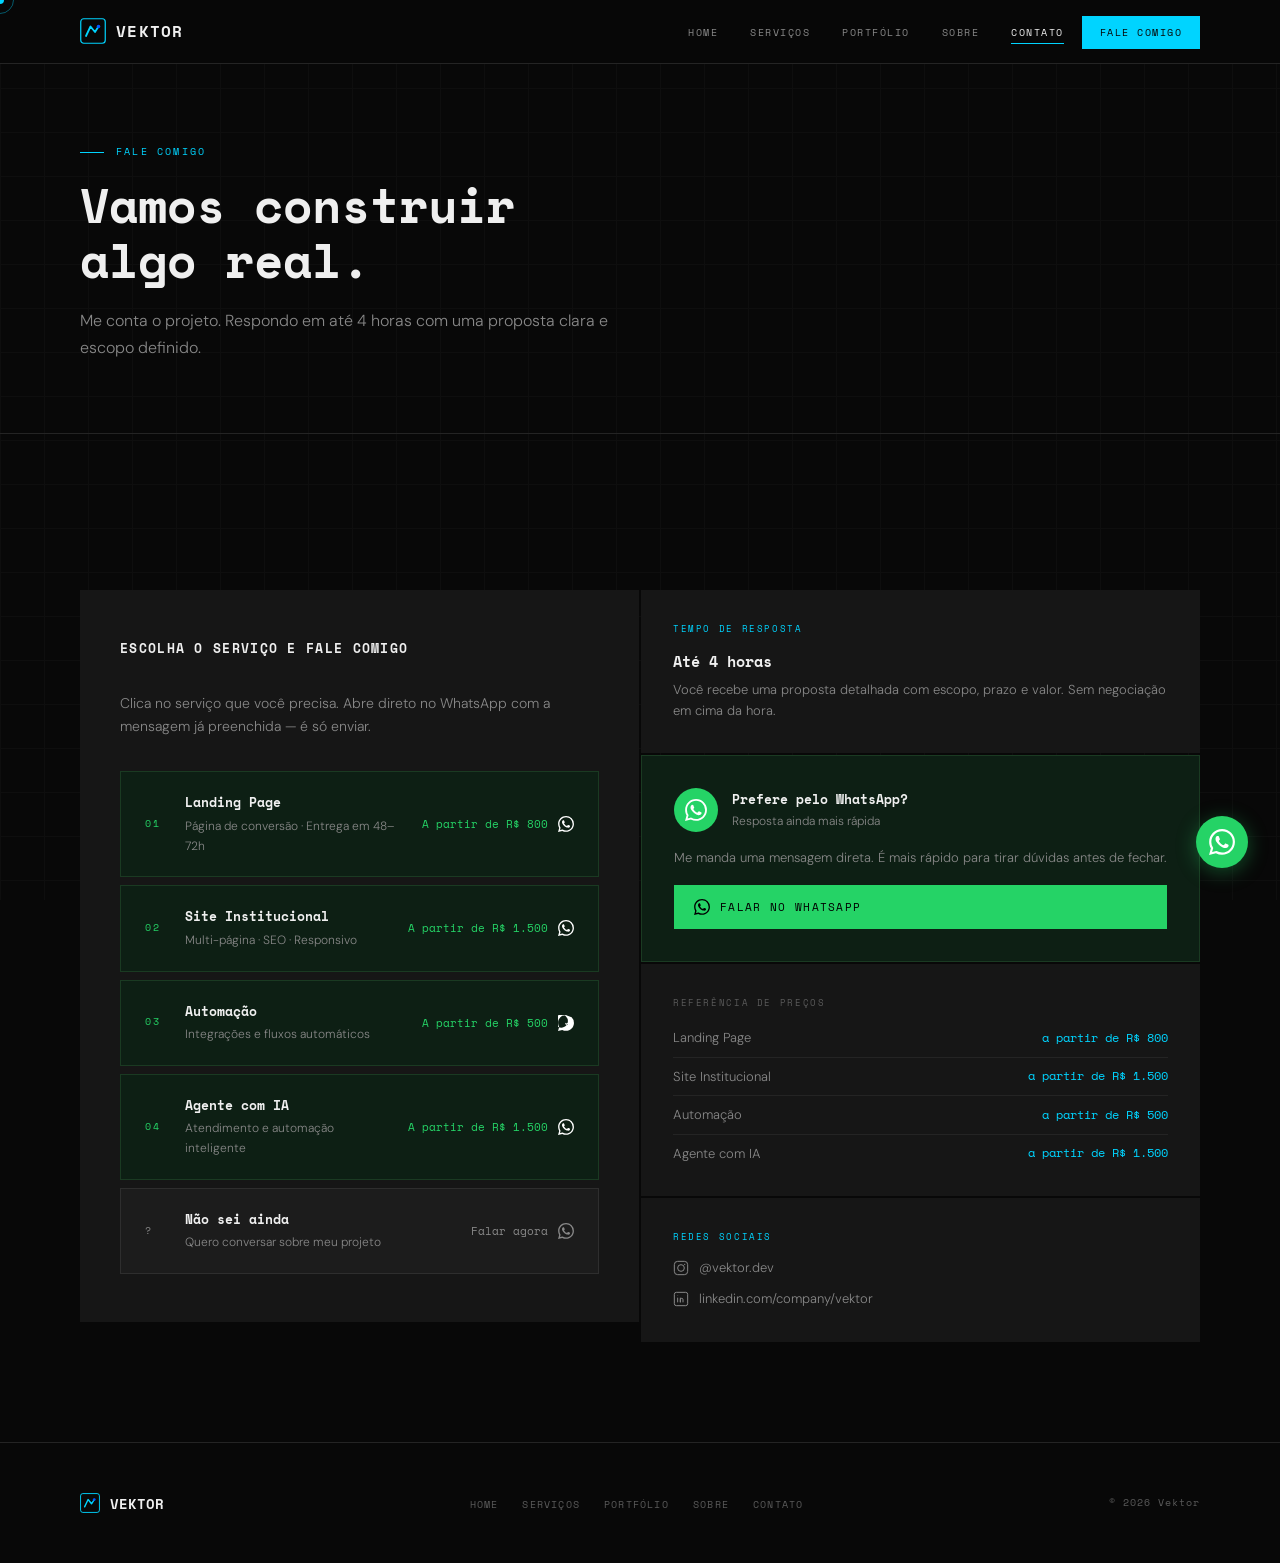
==== commit 02a766ff: "Add 'Sobre' link and update 'Contato' link class" ====
--- a/contato.html
+++ b/contato.html
@@ -622,6 +622,7 @@
       <li><a href="index.html">Home</a></li>
       <li><a href="servicos.html">Serviços</a></li>
       <li><a href="portfolio.html">Portfólio</a></li>
+      <li><a href="sobre.html">Sobre</a></li>
       <li><a href="contato.html" class="active">Contato</a></li>
       <li><a href="contato.html" class="nav-cta">Fale Comigo</a></li>
     </ul>
@@ -798,7 +799,8 @@
       <li><a href="index.html">Home</a></li>
       <li><a href="servicos.html">Serviços</a></li>
       <li><a href="portfolio.html">Portfólio</a></li>
-      <li><a href="contato.html">Contato</a></li>
+      <li><a href="sobre.html">Sobre</a></li>
+      <li><a href="contato.html" class="active">Contato</a></li>
     </ul>
     <span class="footer-copy">© 2026 Vektor</span>
   </div>
